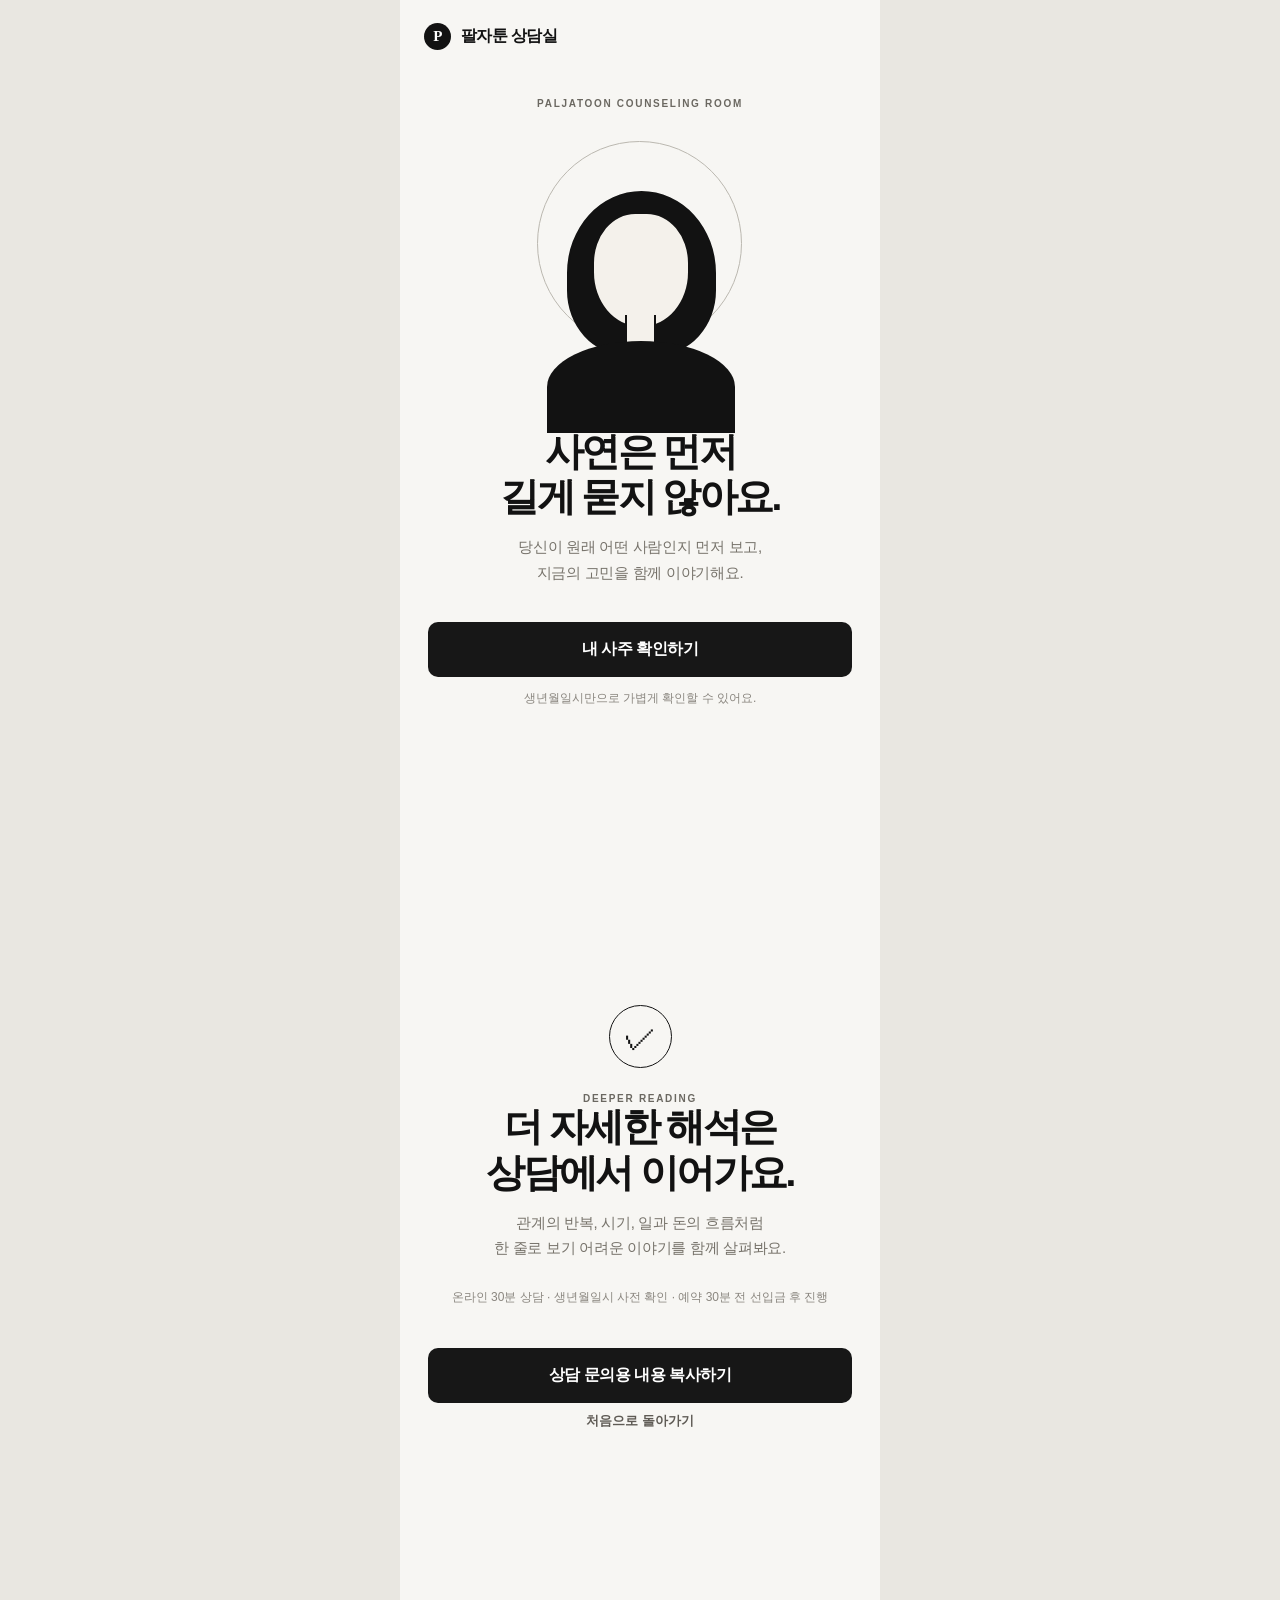
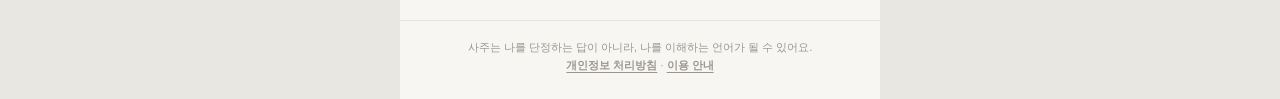
==== index.html @ 7355169a "팔자툰 상담실 웹앱 업로드" ====
<!doctype html>
<html lang="ko">
  <head>
    <meta charset="UTF-8" />
    <meta name="viewport" content="width=device-width, initial-scale=1.0" />
    <meta name="theme-color" content="#111111" />
    <meta name="description" content="사연 기반 1:1 사주 상담 준비와 가벼운 만세력 미리보기" />
    <link rel="manifest" href="manifest.webmanifest" />
    <link rel="apple-touch-icon" href="assets/app-icon-1024.png" />
    <title>팔자툰 상담실</title>
    <link rel="stylesheet" href="styles.css" />
    <link rel="stylesheet" href="overrides.css" />
  </head>
  <body>
    <main class="app-shell">
      <header class="topbar">
        <a class="brand" href="#top" aria-label="팔자툰 상담실 처음으로">
          <span class="brand-mark">P</span>
          <span>팔자툰 상담실</span>
        </a>
        <button class="text-button" id="restartButton" type="button" hidden>처음으로</button>
      </header>

      <section class="screen hero-screen" id="heroScreen">
        <div class="eyebrow">PALJATOON COUNSELING ROOM</div>
        <div class="hero-illustration" aria-hidden="true">
          <div class="moon"></div>
          <div class="hair"></div>
          <div class="face"></div>
          <div class="neck"></div>
          <div class="top"></div>
        </div>
        <h1>사연은 먼저<br />길게 묻지 않아요.</h1>
        <p class="lead">당신이 원래 어떤 사람인지 먼저 보고,<br />지금의 고민을 함께 이야기해요.</p>
        <button class="primary-button" id="startButton" type="button">내 사주 확인하기</button>
        <p class="quiet-note">생년월일시만으로 가볍게 확인할 수 있어요.</p>
      </section>

      <section class="screen form-screen" id="formScreen" hidden>
        <div class="progress" aria-label="상담 준비 진행률">
          <span class="progress-dot active"></span><span class="progress-line"></span>
          <span class="progress-dot"></span><span class="progress-line"></span>
          <span class="progress-dot"></span>
        </div>

        <section class="form-step active" data-step="1">
          <div class="eyebrow">01 / 지금의 고민</div>
          <h2>무엇이 가장<br />답답한가요?</h2>
          <p class="step-description">가장 가까운 주제 하나만 골라줘요.</p>
          <div class="choice-grid" role="group" aria-label="상담 주제 선택">
            <button class="choice-card" type="button" data-topic="연애·결혼">연애·결혼</button>
            <button class="choice-card" type="button" data-topic="시댁·가족">시댁·가족</button>
            <button class="choice-card" type="button" data-topic="돈·일">돈·일</button>
            <button class="choice-card" type="button" data-topic="나 자신">나 자신</button>
          </div>
          <button class="primary-button next-button" type="button" disabled>다음</button>
        </section>

        <section class="form-step" data-step="2">
          <div class="eyebrow">02 / 사주 입력</div>
          <h2>당신의 시간을<br />알려주세요.</h2>
          <p class="step-description">사연은 지금 길게 적지 않아도 괜찮아요.</p>
          <div class="input-stack">
            <label>생년월일<input id="birthDate" type="text" inputmode="numeric" autocomplete="bday" placeholder="예: 1990.03.14" maxlength="10" aria-describedby="birthDateHint" /></label>
            <p class="input-hint" id="birthDateHint">점(.) 없이 숫자만 입력해도 돼요.</p>
            <div class="two-columns">
              <label>양력 / 음력<select id="calendarType"><option value="양력">양력</option><option value="음력">음력</option></select></label>
              <label>태어난 시간<select id="birthTime"><option value="">선택</option><option>모름</option><option>자시 (23:00–00:59)</option><option>축시 (01:00–02:59)</option><option>인시 (03:00–04:59)</option><option>묘시 (05:00–06:59)</option><option>진시 (07:00–08:59)</option><option>사시 (09:00–10:59)</option><option>오시 (11:00–12:59)</option><option>미시 (13:00–14:59)</option><option>신시 (15:00–16:59)</option><option>유시 (17:00–18:59)</option><option>술시 (19:00–20:59)</option><option>해시 (21:00–22:59)</option></select></label>
            </div>
            <label>출생 도시<input id="birthCity" type="text" placeholder="예: 서울" autocomplete="address-level2" /></label>
          </div>
          <div class="button-row"><button class="secondary-button back-button" type="button">이전</button><button class="primary-button next-button" type="button">다음</button></div>
        </section>

        <section class="form-step" data-step="3">
          <div class="eyebrow">03 / 고민 한 줄</div>
          <h2>지금 가장 듣고 싶은<br />말은 무엇인가요?</h2>
          <p class="step-description">한 줄이면 충분해요. 자세한 이야기는 상담에서 들어요.</p>
          <label class="textarea-label">고민 한 줄<textarea id="concernText" maxlength="160" placeholder="예: 결혼 안에서 제가 늘 뒤로 밀리는 것 같아요."></textarea><span id="charCount">0 / 160</span></label>
          <div class="button-row"><button class="secondary-button back-button" type="button">이전</button><button class="primary-button" id="reviewButton" type="button">내 사주 확인하기</button></div>
        </section>
      </section>

      <section class="screen review-screen" id="reviewScreen" hidden>
        <div class="eyebrow">MY SAJU PREVIEW</div>
        <h2>내 사주를<br />가볍게 봤어요.</h2>
        <article class="summary-card">
          <div><span>주제</span><strong id="summaryTopic">—</strong></div>
          <div><span>생년월일</span><strong id="summaryBirth">—</strong></div>
          <div><span>태어난 시간</span><strong id="summaryTime">—</strong></div>
          <div><span>출생 도시</span><strong id="summaryCity">—</strong></div>
          <div class="summary-concern"><span>고민 한 줄</span><strong id="summaryConcern">—</strong></div>
        </article>
        <section class="manseyeok-preview" aria-live="polite">
          <div class="preview-heading"><span>LIGHT MANSEYEOOK</span><strong>사주팔자 미리보기</strong></div>
          <div class="pillar-grid">
            <div class="pillar"><span>시주</span><strong id="pillarHour">…</strong></div>
            <div class="pillar"><span>일주</span><strong id="pillarDay">…</strong></div>
            <div class="pillar"><span>월주</span><strong id="pillarMonth">…</strong></div>
            <div class="pillar"><span>년주</span><strong id="pillarYear">…</strong></div>
          </div>
          <p class="preview-note" id="pillarNote">입력한 생년월일시를 바탕으로 계산해요.</p>
        </section>
        <section class="reading-preview" id="readingPreview" hidden>
          <div class="reading-kicker">DAY PILLAR NOTE</div>
          <h3 id="readingTitle">일주 한 줄 해석</h3>
          <p class="reading-intro" id="readingIntro"></p>
          <div class="reading-chapters" id="readingChapters"></div>
          <p class="reading-disclaimer">이 내용은 일주 한 가지를 가볍게 읽은 참고용이에요. 전체 사주와 시기까지 보려면 상담에서 함께 확인해요.</p>
        </section>
        <p class="privacy-note">가벼운 미리보기예요. 입력한 정보는 이 화면에서만 정리돼요.</p>
        <button class="primary-button" id="submitButton" type="button">더 자세히 유료 상담받기</button>
        <button class="text-button edit-button" id="editButton" type="button">내용 수정하기</button>
      </section>

      <section class="screen complete-screen" id="completeScreen" hidden>
        <div class="check">✓</div>
        <div class="eyebrow">DEEPER READING</div>
        <h2>더 자세한 해석은<br />상담에서 이어가요.</h2>
        <p class="lead">관계의 반복, 시기, 일과 돈의 흐름처럼<br />한 줄로 보기 어려운 이야기를 함께 살펴봐요.</p>
        <p class="privacy-note">온라인 30분 상담 · 생년월일시 사전 확인 · 예약 30분 전 선입금 후 진행</p>
        <button class="primary-button" id="copyButton" type="button">상담 문의용 내용 복사하기</button>
        <button class="text-button" id="homeButton" type="button">처음으로 돌아가기</button>
      </section>

      <footer>사주는 나를 단정하는 답이 아니라, 나를 이해하는 언어가 될 수 있어요.<br /><a href="privacy.html">개인정보 처리방침</a> · <a href="terms.html">이용 안내</a></footer>
    </main>
    <script src="app.js"></script>
  </body>
</html>
---- styles.css ----
:root{--ink:#121212;--paper:#f7f6f3;--line:#d8d6d0;--muted:#77736b;--card:#fff;--accent:#171717}*{box-sizing:border-box}body{margin:0;background:#e9e7e1;color:var(--ink);font-family:"Pretendard","Apple SD Gothic Neo","Malgun Gothic",sans-serif}.app-shell{width:min(100%,480px);min-height:100vh;margin:0 auto;background:var(--paper);position:relative;overflow:hidden}.topbar{height:72px;padding:0 24px;display:flex;align-items:center;justify-content:space-between}.brand{display:flex;align-items:center;gap:10px;font-size:16px;font-weight:800;letter-spacing:-.6px;color:inherit;text-decoration:none}.brand-mark{display:grid;place-items:center;width:27px;height:27px;border-radius:50%;background:var(--ink);color:#fff;font-family:Georgia,serif;font-size:15px}.screen{padding:34px 28px 56px;min-height:calc(100vh - 126px)}.hero-screen{display:flex;flex-direction:column;align-items:center;text-align:center;padding-top:26px}.eyebrow{font-size:10px;letter-spacing:1.7px;font-weight:800;color:#6b6861}.hero-illustration{height:285px;width:230px;position:relative;margin:24px 0 11px}.moon{position:absolute;width:205px;height:205px;border:1px solid #bbb8b0;border-radius:50%;top:8px;left:12px}.hair{position:absolute;width:149px;height:164px;left:42px;top:58px;border:2px solid var(--ink);border-radius:56% 56% 44% 44%;background:var(--ink)}.face{position:absolute;width:98px;height:116px;left:67px;top:79px;border-radius:44% 44% 48% 48%;background:#f4f1eb;border:2px solid var(--ink)}.neck{position:absolute;width:31px;height:35px;left:100px;top:182px;background:#f4f1eb;border-left:2px solid var(--ink);border-right:2px solid var(--ink)}.top{position:absolute;width:188px;height:92px;left:22px;top:208px;background:var(--ink);border-radius:55% 55% 0 0}.hero-screen h1,.form-step h2,.review-screen h2,.complete-screen h2{margin:0;font-size:39px;line-height:1.16;letter-spacing:-2.6px}.lead{font-size:15px;line-height:1.7;color:var(--muted);letter-spacing:-.3px}.primary-button,.secondary-button,.choice-card{font:inherit;border:0;cursor:pointer}.primary-button{background:var(--accent);color:white;border-radius:10px;min-height:55px;padding:0 20px;font-weight:800;font-size:16px;letter-spacing:-.5px;width:100%;margin-top:22px}.primary-button:disabled{opacity:.32;cursor:not-allowed}.quiet-note,.privacy-note{font-size:12px;color:#8a867f;line-height:1.5}.progress{display:flex;align-items:center;margin:0 0 45px}.progress-dot{width:9px;height:9px;border:1px solid #a9a69e;border-radius:50%}.progress-dot.active{background:var(--ink);border-color:var(--ink)}.progress-line{height:1px;background:#cbc8c1;flex:1;margin:0 8px}.step-description{font-size:14px;color:var(--muted);line-height:1.6;margin:12px 0 26px}.choice-grid{display:grid;grid-template-columns:1fr 1fr;gap:10px}.choice-card{background:transparent;border:1px solid var(--line);border-radius:10px;height:104px;text-align:left;padding:17px;font-weight:700;font-size:17px;letter-spacing:-.7px}.choice-card.selected{background:var(--ink);border-color:var(--ink);color:white}.input-stack{display:grid;gap:17px}.input-stack label,.textarea-label{display:grid;gap:8px;font-size:13px;font-weight:800;letter-spacing:-.3px}.input-stack input,.input-stack select,textarea{width:100%;height:51px;border:1px solid var(--line);border-radius:8px;background:#fff;padding:0 13px;color:var(--ink);font:inherit;font-size:14px;outline:none}.input-stack input:focus,.input-stack select:focus,textarea:focus{border:1.5px solid var(--ink)}.two-columns{display:grid;grid-template-columns:1fr 1.35fr;gap:10px}.button-row{display:grid;grid-template-columns:100px 1fr;gap:10px;margin-top:23px}.button-row .primary-button{margin:0}.secondary-button{min-height:55px;border-radius:10px;background:#e6e4df;color:var(--ink);font-weight:700}textarea{height:145px;padding:14px;resize:none;line-height:1.55}.textarea-label span{justify-self:end;color:#99958e;font-weight:500}.summary-card{margin-top:28px;background:var(--card);border:1px solid var(--line);border-radius:12px;overflow:hidden}.summary-card div{display:flex;align-items:center;justify-content:space-between;gap:20px;min-height:61px;padding:15px 17px;border-bottom:1px solid #eeeae4}.summary-card div:last-child{border-bottom:0}.summary-card span{font-size:12px;color:var(--muted);font-weight:700}.summary-card strong{font-size:14px;text-align:right;letter-spacing:-.4px}.summary-card .summary-concern{display:grid;grid-template-columns:70px 1fr;align-items:start;min-height:91px}.summary-concern strong{text-align:left;line-height:1.55}.edit-button{display:block;margin:18px auto 0}.complete-screen{display:flex;min-height:calc(100vh - 126px);flex-direction:column;justify-content:center;text-align:center;align-items:center}.check{width:63px;height:63px;display:grid;place-items:center;border:1px solid var(--ink);border-radius:50%;font-size:33px;margin-bottom:25px}.complete-screen .primary-button{margin-top:30px}.text-button{border:0;background:transparent;font:inherit;font-size:13px;font-weight:700;color:#5f5b55;cursor:pointer;padding:9px 0}footer{padding:18px 28px 25px;border-top:1px solid #e6e3dc;text-align:center;color:#9b9790;font-size:11px;line-height:1.6}@media (max-width:380px){.hero-screen h1,.form-step h2,.review-screen h2,.complete-screen h2{font-size:35px}.screen{padding-left:22px;padding-right:22px}.topbar{padding:0 21px}}
---- overrides.css ----
.input-hint {
  margin: -10px 2px 1px;
  color: var(--muted);
  font-size: 12px;
}

.manseyeok-preview {
  margin-top: 18px;
  padding: 18px;
  border: 1px solid var(--ink);
  border-radius: 12px;
  background: var(--ink);
  color: #fff;
}

.preview-heading { display: flex; justify-content: space-between; align-items: baseline; gap: 12px; }
.preview-heading span { color: #b9b7b0; font-size: 10px; font-weight: 800; letter-spacing: 1.25px; }
.preview-heading strong { font-size: 14px; letter-spacing: -.5px; }
.pillar-grid { display: grid; grid-template-columns: repeat(4, 1fr); gap: 7px; margin: 18px 0 14px; }
.pillar { min-height: 85px; padding: 10px 5px; display: grid; place-items: center; gap: 8px; border: 1px solid #5c5a55; border-radius: 8px; background: #1e1e1e; }
.pillar span { color: #b9b7b0; font-size: 11px; font-weight: 700; }
.pillar strong { font-family: Georgia, serif; font-size: 24px; letter-spacing: 1px; }
.preview-note { margin: 0; color: #c8c6c1; font-size: 11px; line-height: 1.55; }

.reading-preview { margin-top: 28px; }
.reading-kicker { color: var(--muted); font-size: 10px; font-weight: 800; letter-spacing: 1.4px; }
.reading-preview h3 { margin: 8px 0 8px; font-size: 27px; letter-spacing: -1.3px; }
.reading-intro { margin: 0 0 17px; color: #4f4c46; font-size: 14px; line-height: 1.65; }
.reading-chapters { display: grid; gap: 8px; }
.reading-chapter { padding: 15px 16px; border: 1px solid var(--line); border-radius: 10px; background: #fff; }
.reading-chapter strong { font-size: 13px; letter-spacing: -.35px; }
.reading-chapter p { margin: 7px 0 0; color: #595650; font-size: 13px; line-height: 1.62; letter-spacing: -.25px; }
.reading-disclaimer { margin: 13px 2px 0; color: var(--muted); font-size: 11px; line-height: 1.55; }
footer a { color: inherit; font-weight: 700; text-underline-offset: 3px; }
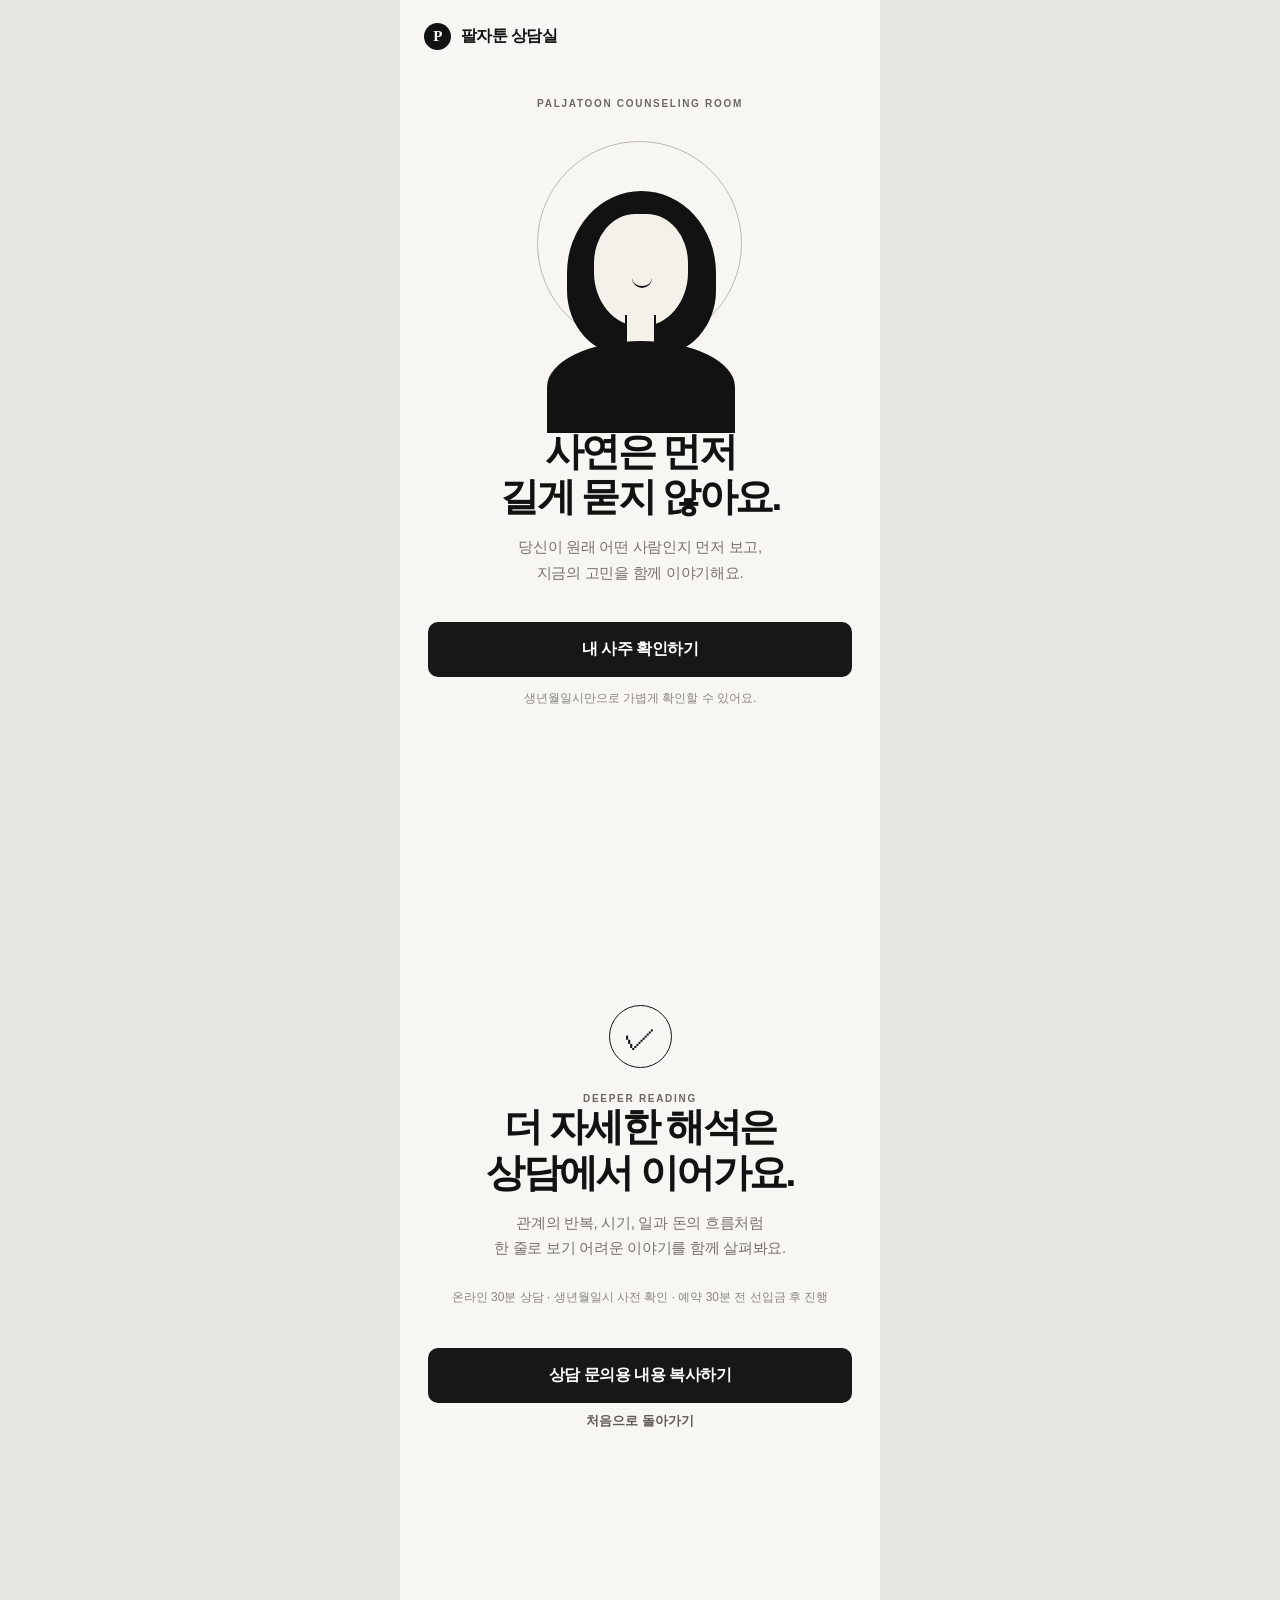
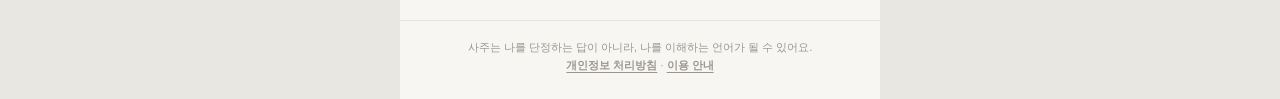
==== commit b33efe5c: "표정 스타일 캐시 갱신" ====
--- a/index.html
+++ b/index.html
@@ -9,7 +9,7 @@
     <link rel="apple-touch-icon" href="assets/app-icon-1024.png" />
     <title>팔자툰 상담실</title>
     <link rel="stylesheet" href="styles.css" />
-    <link rel="stylesheet" href="overrides.css" />
+    <link rel="stylesheet" href="overrides.css?v=smile-2" />
   </head>
   <body>
     <main class="app-shell">
--- a/overrides.css
+++ b/overrides.css
@@ -32,3 +32,15 @@
 .reading-chapter p { margin: 7px 0 0; color: #595650; font-size: 13px; line-height: 1.62; letter-spacing: -.25px; }
 .reading-disclaimer { margin: 13px 2px 0; color: var(--muted); font-size: 11px; line-height: 1.55; }
 footer a { color: inherit; font-weight: 700; text-underline-offset: 3px; }
+
+/* 첫 화면의 단순한 얼굴에만 아주 작은 미소를 더한다. */
+.face::after {
+  content: "";
+  position: absolute;
+  top: 62px;
+  left: 38px;
+  width: 20px;
+  height: 10px;
+  border-bottom: 2px solid var(--ink);
+  border-radius: 0 0 18px 18px;
+}
